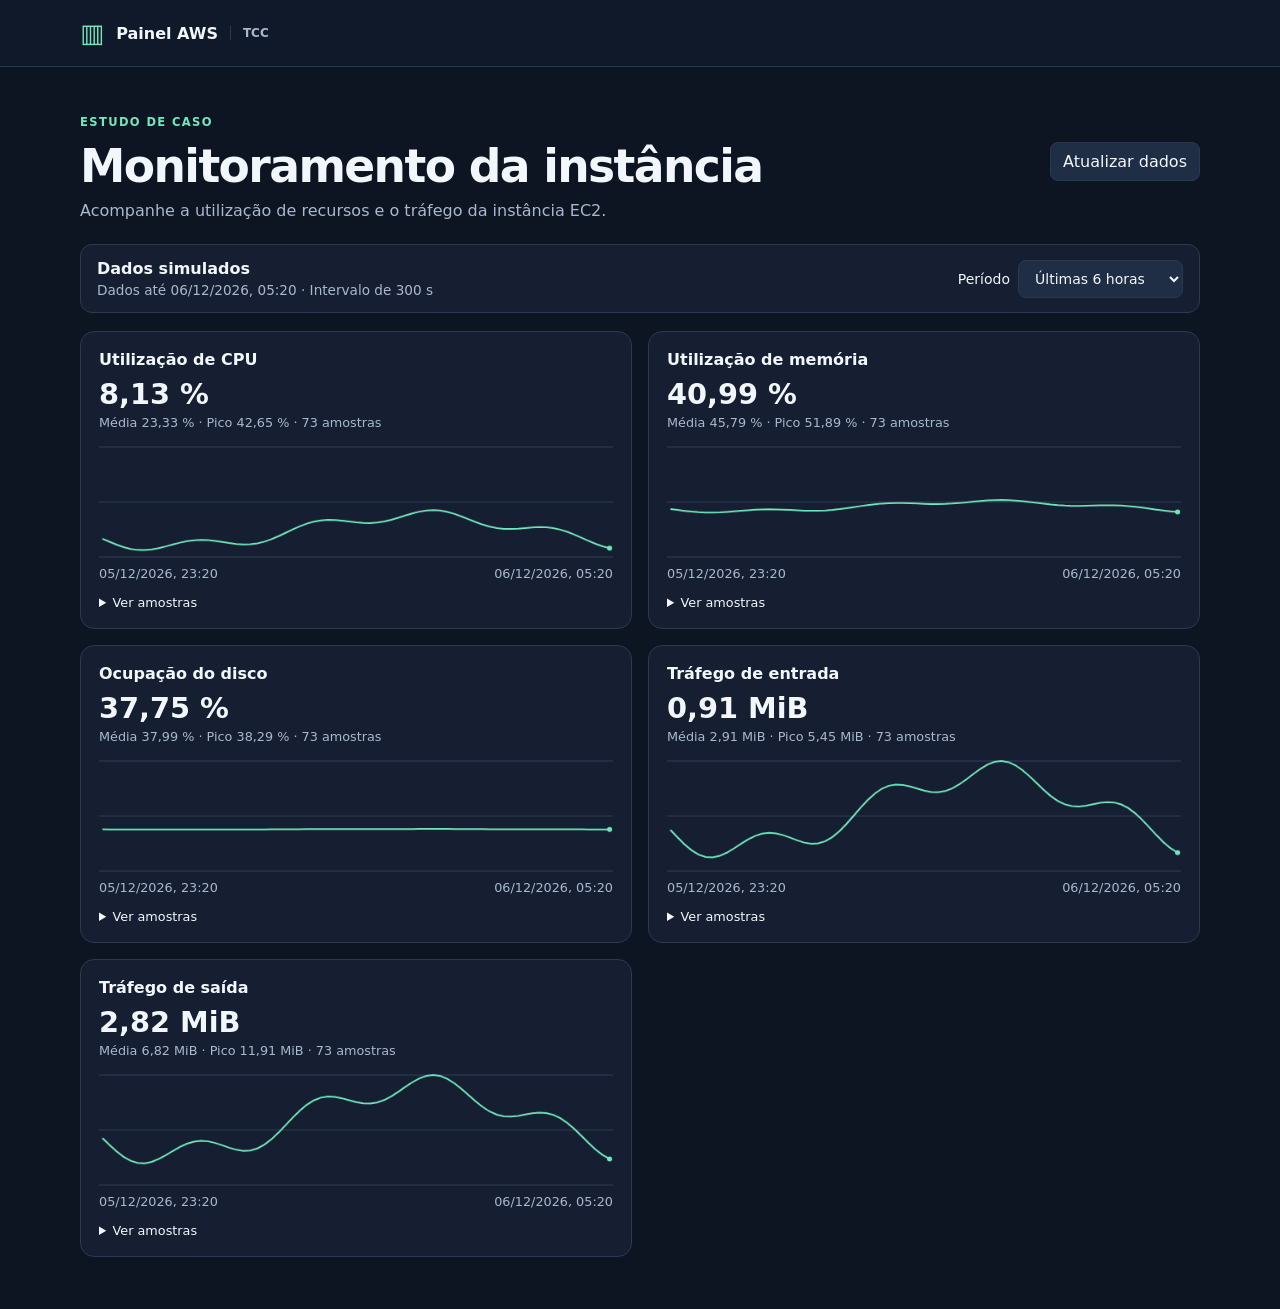
==== index.html @ 6f1304cf "Cria primeira versão do painel AWS" ====
<!doctype html>
<html lang="pt-BR">
<head>
  <meta charset="utf-8">
  <meta name="viewport" content="width=device-width, initial-scale=1">
  <title>Painel AWS | TCC</title>
  <link rel="stylesheet" href="style.css">
  <script type="module" src="app.js"></script>
</head>
<body>
  <header class="top">
    <div class="shell brand"><span class="mark" aria-hidden="true">▥</span> Painel AWS <span class="tag">TCC</span></div>
  </header>
  <main class="shell">
    <section class="intro">
      <div>
        <p class="eyebrow">ESTUDO DE CASO</p>
        <h1>Monitoramento da instância</h1>
        <p class="muted">Acompanhe a utilização de recursos e o tráfego da instância EC2.</p>
      </div>
      <button id="refresh" type="button">Atualizar dados</button>
    </section>
    <section class="toolbar" aria-label="Dados do painel">
      <div>
        <strong id="source">Carregando métricas</strong>
        <p id="status" class="muted" role="status"></p>
      </div>
      <label for="window">Período
        <select id="window">
          <option value="1">Última hora</option>
          <option value="6" selected>Últimas 6 horas</option>
          <option value="24">Últimas 24 horas</option>
        </select>
      </label>
    </section>
    <section id="metrics" class="grid" aria-label="Métricas da instância"></section>
    <noscript>Ative o JavaScript para visualizar as métricas.</noscript>
  </main>
  <template id="metric">
    <article class="card">
      <h2></h2>
      <p class="value"></p>
      <p class="summary muted"></p>
      <canvas aria-hidden="true" width="600" height="145"></canvas>
      <div class="axis muted" aria-hidden="true"><span></span><span></span></div>
      <details><summary>Ver amostras</summary>
        <table>
          <thead><tr><th scope="col">Horário</th><th scope="col">Valor</th></tr></thead>
          <tbody></tbody>
        </table>
      </details>
    </article>
  </template>
</body>
</html>
---- style.css ----
:root {
  color-scheme: dark;
  font-family: Inter, system-ui, sans-serif;
  background: #0d1422;
  color: #f2f6fd;
  --surface: #151f31;
  --border: #2b3950;
  --muted: #a8b8ce;
  --accent: #72e7be;
}
* { box-sizing: border-box; }
body { margin: 0; }
.shell { width: min(1120px, calc(100% - 36px)); margin-inline: auto; }
.top { border-bottom: 1px solid var(--border); background: #101929; }
.brand { display: flex; align-items: center; gap: 12px; min-height: 66px; font-weight: 700; }
.mark { color: var(--accent); font-size: 1.6rem; }
.tag { color: var(--muted); font-size: .75rem; padding-left: 12px; border-left: 1px solid var(--border); }
main { padding-block: 36px 52px; }
.intro, .toolbar { display: flex; justify-content: space-between; align-items: center; gap: 16px; flex-wrap: wrap; }
.eyebrow { color: var(--accent); letter-spacing: .12em; font-size: .72rem; font-weight: 700; }
h1 { margin: 8px 0; font-size: clamp(1.8rem, 4.5vw, 2.85rem); letter-spacing: -.035em; }
.muted { color: var(--muted); }
.intro .muted { margin: 0; }
.toolbar { margin-block: 24px 18px; padding: 14px 16px; background: var(--surface); border: 1px solid var(--border); border-radius: 12px; }
.toolbar p { margin: 4px 0 0; font-size: .85rem; }
button, select { border: 1px solid var(--border); border-radius: 8px; padding: 9px 12px; font: inherit; color: inherit; background: #202e45; }
button, select, summary { cursor: pointer; }
button:disabled { cursor: wait; opacity: .65; }
button:hover:not(:disabled) { border-color: var(--accent); }
label { display: flex; align-items: center; gap: 8px; font-size: .875rem; }
.grid { display: grid; grid-template-columns: repeat(2, minmax(0, 1fr)); gap: 16px; align-items: start; }
.card { background: var(--surface); border: 1px solid var(--border); border-radius: 14px; padding: 18px; min-width: 0; }
h2 { font-size: 1rem; margin: 0; }
.value { margin: 8px 0 4px; font-size: 1.8rem; font-weight: 700; font-variant-numeric: tabular-nums; }
.summary, .axis, details { font-size: .8rem; }
.summary { margin: 0 0 12px; }
canvas { display: block; width: 100%; height: 120px; }
.axis { display: flex; justify-content: space-between; gap: 8px; margin-top: 4px; }
details { margin-top: 14px; }
table { width: 100%; margin-top: 8px; border-collapse: collapse; }
th, td { text-align: left; padding: 6px 4px; border-bottom: 1px solid var(--border); }
:focus-visible { outline: 2px solid var(--accent); outline-offset: 3px; }
@media (max-width: 650px) {
  .grid { grid-template-columns: 1fr; }
  main { padding-top: 22px; }
}
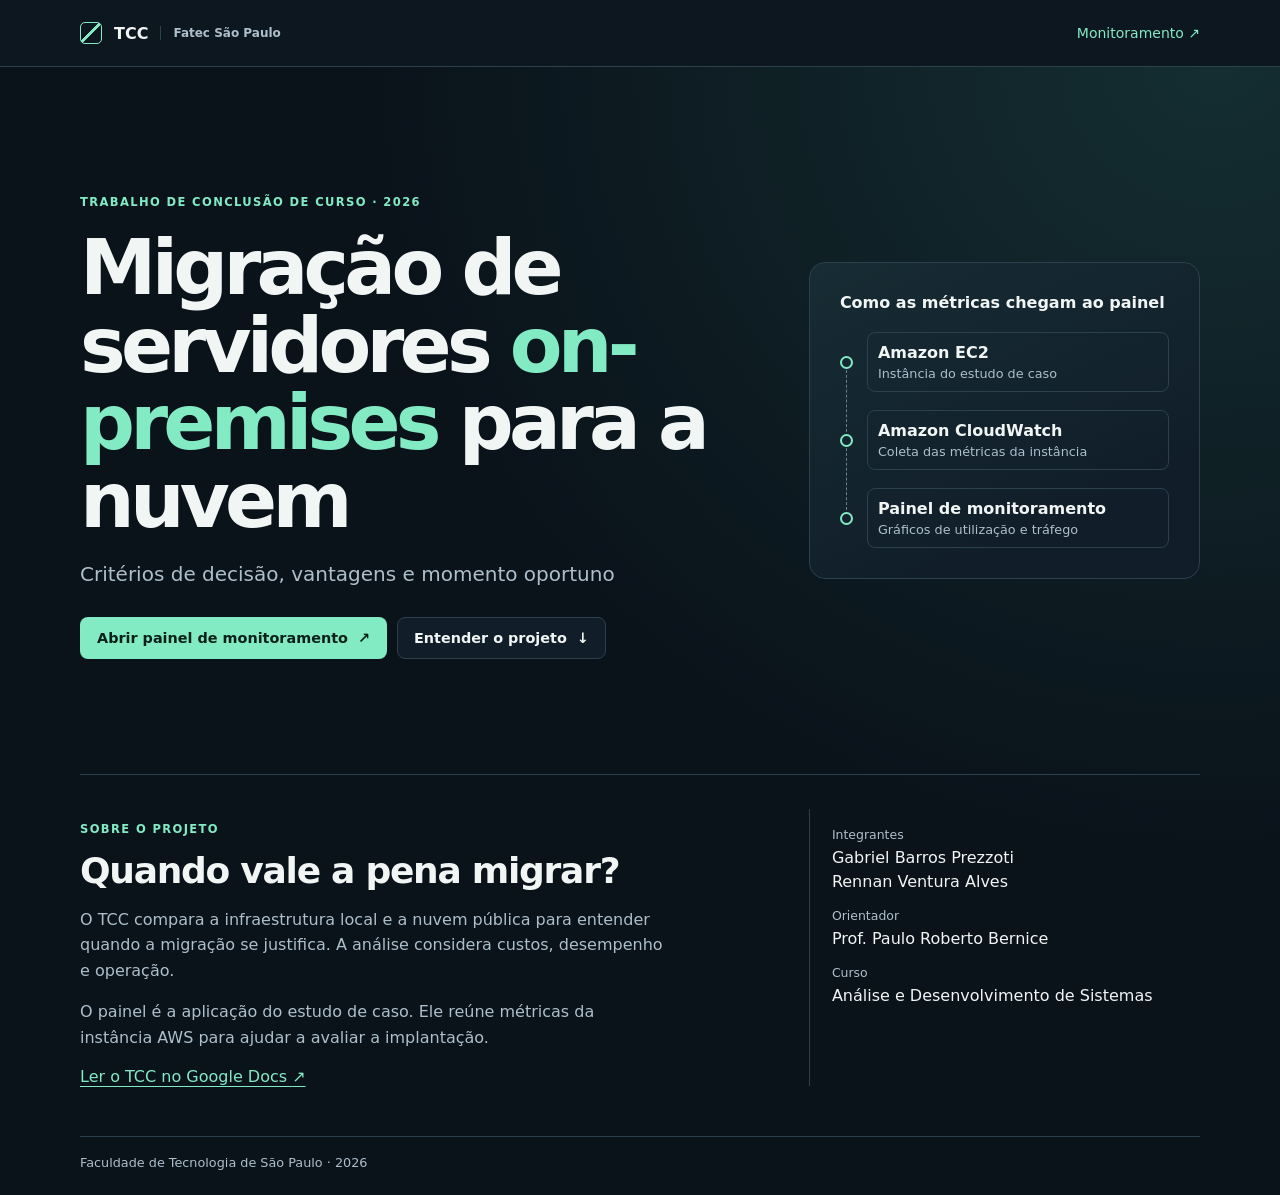
==== commit bfff9c63: "refatoranto landing page" ====
--- a/index.html
+++ b/index.html
@@ -3,53 +3,53 @@
 <head>
   <meta charset="utf-8">
   <meta name="viewport" content="width=device-width, initial-scale=1">
-  <title>Painel AWS | TCC</title>
+  <meta name="description" content="Estudo de caso da Fatec São Paulo sobre critérios de decisão na migração de servidores para a nuvem.">
+  <title>Migração para a nuvem | TCC Fatec São Paulo</title>
   <link rel="stylesheet" href="style.css">
-  <script type="module" src="app.js"></script>
 </head>
-<body>
+<body class="landing">
+  <a class="skip-link" href="#conteudo">Ir para o conteúdo</a>
   <header class="top">
-    <div class="shell brand"><span class="mark" aria-hidden="true">▥</span> Painel AWS <span class="tag">TCC</span></div>
+    <nav class="shell site-nav" aria-label="Navegação principal">
+      <a class="brand" href="./" aria-current="page"><span class="brand-icon" aria-hidden="true"></span> TCC <span class="tag">Fatec São Paulo</span></a>
+      <a class="nav-link" href="painel.html">Monitoramento <span aria-hidden="true">↗</span></a>
+    </nav>
   </header>
-  <main class="shell">
-    <section class="intro">
+  <main id="conteudo" class="shell home">
+    <section class="hero" aria-labelledby="titulo">
+      <div class="hero-copy">
+        <p class="eyebrow">Trabalho de conclusão de curso · 2026</p>
+        <h1 id="titulo">Migração de servidores <em>on-premises</em> para a nuvem</h1>
+        <p class="subtitle">Critérios de decisão, vantagens e momento oportuno</p>
+        <div class="actions">
+          <a class="action primary" href="painel.html">Abrir painel de monitoramento <span aria-hidden="true">↗</span></a>
+          <a class="action secondary" href="#sobre">Entender o projeto <span aria-hidden="true">↓</span></a>
+        </div>
+      </div>
+      <aside class="case-flow" aria-labelledby="fluxo">
+        <h2 id="fluxo">Como as métricas chegam ao painel</h2>
+        <ol>
+          <li><span class="flow-dot"></span><div><strong>Amazon EC2</strong><span>Instância do estudo de caso</span></div></li>
+          <li><span class="flow-dot"></span><div><strong>Amazon CloudWatch</strong><span>Coleta das métricas da instância</span></div></li>
+          <li><span class="flow-dot"></span><div><strong>Painel de monitoramento</strong><span>Gráficos de utilização e tráfego</span></div></li>
+        </ol>
+      </aside>
+    </section>
+    <section id="sobre" class="about" aria-labelledby="sobre-titulo">
       <div>
-        <p class="eyebrow">ESTUDO DE CASO</p>
-        <h1>Monitoramento da instância</h1>
-        <p class="muted">Acompanhe a utilização de recursos e o tráfego da instância EC2.</p>
+        <p class="eyebrow">Sobre o projeto</p>
+        <h2 id="sobre-titulo">Quando vale a pena migrar?</h2>
+        <p>O TCC compara a infraestrutura local e a nuvem pública para entender quando a migração se justifica. A análise considera custos, desempenho e operação.</p>
+        <p>O painel é a aplicação do estudo de caso. Ele reúne métricas da instância AWS para ajudar a avaliar a implantação.</p>
+        <a class="text-link" href="https://docs.google.com/document/d/1sGRUZgOIMaoTUIHKL_OSJMAL-iMtOmjonwfpcn5lpgo/edit">Ler o TCC no Google Docs <span aria-hidden="true">↗</span></a>
       </div>
-      <button id="refresh" type="button">Atualizar dados</button>
+      <dl class="credits">
+        <div><dt>Integrantes</dt><dd>Gabriel Barros Prezzoti<br>Rennan Ventura Alves</dd></div>
+        <div><dt>Orientador</dt><dd>Prof. Paulo Roberto Bernice</dd></div>
+        <div><dt>Curso</dt><dd>Análise e Desenvolvimento de Sistemas</dd></div>
+      </dl>
     </section>
-    <section class="toolbar" aria-label="Dados do painel">
-      <div>
-        <strong id="source">Carregando métricas</strong>
-        <p id="status" class="muted" role="status"></p>
-      </div>
-      <label for="window">Período
-        <select id="window">
-          <option value="1">Última hora</option>
-          <option value="6" selected>Últimas 6 horas</option>
-          <option value="24">Últimas 24 horas</option>
-        </select>
-      </label>
-    </section>
-    <section id="metrics" class="grid" aria-label="Métricas da instância"></section>
-    <noscript>Ative o JavaScript para visualizar as métricas.</noscript>
   </main>
-  <template id="metric">
-    <article class="card">
-      <h2></h2>
-      <p class="value"></p>
-      <p class="summary muted"></p>
-      <canvas aria-hidden="true" width="600" height="145"></canvas>
-      <div class="axis muted" aria-hidden="true"><span></span><span></span></div>
-      <details><summary>Ver amostras</summary>
-        <table>
-          <thead><tr><th scope="col">Horário</th><th scope="col">Valor</th></tr></thead>
-          <tbody></tbody>
-        </table>
-      </details>
-    </article>
-  </template>
+  <footer class="shell site-footer">Faculdade de Tecnologia de São Paulo · 2026</footer>
 </body>
 </html>
--- a/style.css
+++ b/style.css
@@ -44,3 +44,122 @@
   .grid { grid-template-columns: 1fr; }
   main { padding-top: 22px; }
 }
+
+/* Identidade do estudo de caso e navegação compartilhada. */
+:root {
+  background: #0a121a;
+  color: #f1f5f4;
+  --surface: #111e29;
+  --border: #2c404e;
+  --muted: #adbfcb;
+  --accent: #82ebc4;
+}
+.top { background: #0d1720; }
+.site-nav { display: flex; align-items: center; justify-content: space-between; gap: 12px; }
+.brand { text-decoration: none; color: inherit; }
+.brand-icon {
+  width: 22px;
+  height: 22px;
+  flex: none;
+  border: 1px solid var(--accent);
+  border-radius: 5px;
+  background: linear-gradient(135deg, transparent 43%, var(--accent) 44% 53%, transparent 54%);
+}
+.nav-link, .text-link { color: var(--accent); text-underline-offset: 4px; }
+.nav-link { text-decoration: none; font-size: .875rem; }
+.nav-link:hover { text-decoration: underline; }
+.skip-link {
+  position: absolute;
+  top: 8px;
+  left: 8px;
+  padding: 10px;
+  background: var(--accent);
+  color: #0a211a;
+  transform: translateY(-150%);
+}
+.skip-link:focus { transform: none; }
+.landing {
+  background: radial-gradient(ellipse at 95% 5%, #142e31 0%, transparent 50%), #0a121a;
+}
+.home { padding-block: 0; }
+.hero {
+  display: grid;
+  grid-template-columns: minmax(0, 1.7fr) minmax(250px, 1fr);
+  gap: clamp(28px, 5vw, 76px);
+  align-items: center;
+  padding-block: clamp(45px, 9vw, 116px);
+}
+.hero .eyebrow, .about .eyebrow { text-transform: uppercase; line-height: 1.5; }
+.hero h1 {
+  font-size: clamp(2.45rem, 6vw, 5.1rem);
+  line-height: 1.01;
+  letter-spacing: -.062em;
+  margin-block: 18px;
+}
+.hero h1 em { color: var(--accent); font-style: normal; }
+.subtitle { color: var(--muted); font-size: clamp(1rem, 2vw, 1.25rem); line-height: 1.5; }
+.actions { display: flex; flex-wrap: wrap; gap: 10px; margin-top: 28px; }
+.action {
+  display: inline-flex;
+  align-items: center;
+  gap: 10px;
+  padding: 12px 16px;
+  border: 1px solid var(--border);
+  border-radius: 8px;
+  font-size: .9rem;
+  font-weight: 700;
+  text-decoration: none;
+}
+.primary { background: var(--accent); color: #0a211a; border-color: transparent; }
+.primary:hover { background: #b0f7df; }
+.secondary { color: inherit; background: var(--surface); }
+.secondary:hover { border-color: var(--accent); }
+.case-flow {
+  background: linear-gradient(155deg, #172c34, var(--surface) 75%);
+  border: 1px solid var(--border);
+  border-radius: 16px;
+  padding: clamp(18px, 3vw, 30px);
+}
+.case-flow h2 { font-size: 1rem; }
+.case-flow ol { list-style: none; padding: 0; margin: 20px 0 0; }
+.case-flow li { position: relative; display: flex; align-items: center; gap: 14px; }
+.case-flow li + li { margin-top: 18px; }
+.case-flow li:not(:last-child)::after {
+  content: "";
+  position: absolute;
+  top: calc(50% + 8px);
+  left: 6px;
+  height: calc(100% + 2px);
+  border-left: 1px dashed #668383;
+}
+.flow-dot { flex: 0 0 13px; height: 13px; border: 2px solid var(--accent); border-radius: 50%; }
+.case-flow li div { border: 1px solid var(--border); border-radius: 8px; padding: 10px; flex: 1; }
+.case-flow li div span { display: block; color: var(--muted); font-size: .8rem; margin-top: 4px; }
+.about {
+  display: grid;
+  grid-template-columns: minmax(0, 1.7fr) minmax(240px, 1fr);
+  gap: clamp(22px, 5vw, 76px);
+  border-top: 1px solid var(--border);
+  padding-block: 34px 50px;
+}
+.about h2 { font-size: clamp(1.65rem, 3vw, 2.25rem); letter-spacing: -.035em; }
+.about p:not(.eyebrow) { color: var(--muted); line-height: 1.6; max-width: 58ch; }
+.credits { margin: 0; padding: 18px 22px; border-left: 1px solid var(--border); }
+.credits div + div { margin-top: 14px; }
+.credits dt { color: var(--muted); font-size: .78rem; }
+.credits dd { margin: 4px 0 0; line-height: 1.5; }
+.site-footer { padding-block: 18px 25px; border-top: 1px solid var(--border); color: var(--muted); font-size: .8rem; }
+.dashboard .toolbar { border-left: 3px solid var(--accent); }
+.dashboard .card { padding: clamp(16px, 2.4vw, 25px); }
+.dashboard .card h2 { color: var(--muted); }
+.dashboard .value { font-size: clamp(1.75rem, 4vw, 2.45rem); }
+@media (max-width: 760px) {
+  .hero, .about { grid-template-columns: 1fr; }
+  .credits { padding-block: 0; }
+}
+@media (max-width: 390px) {
+  .tag { padding-left: 7px; }
+  .brand { gap: 6px; }
+  .nav-link { font-size: .8rem; }
+}
+
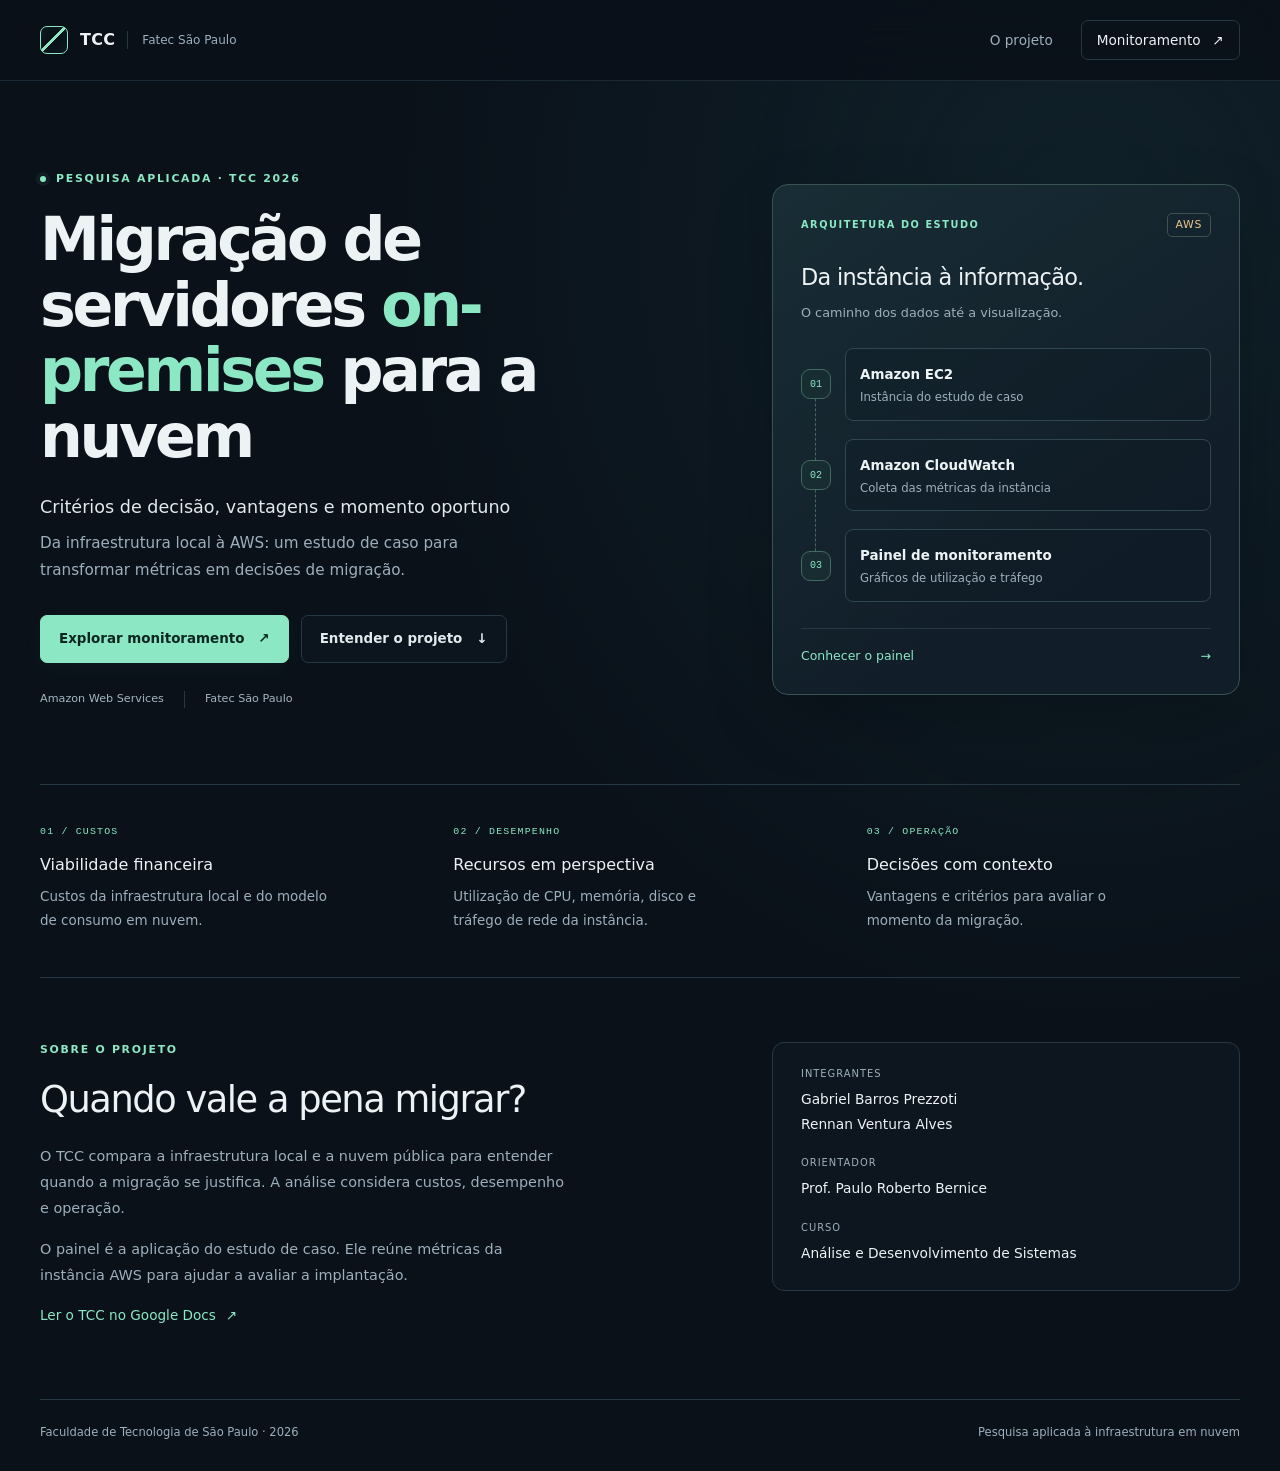
==== commit cafab616: "ajusta troca de pagina" ====
--- a/index.html
+++ b/index.html
@@ -6,34 +6,45 @@
   <meta name="description" content="Estudo de caso da Fatec São Paulo sobre critérios de decisão na migração de servidores para a nuvem.">
   <title>Migração para a nuvem | TCC Fatec São Paulo</title>
   <link rel="stylesheet" href="style.css">
+  <script type="module" src="ui.js"></script>
 </head>
 <body class="landing">
   <a class="skip-link" href="#conteudo">Ir para o conteúdo</a>
   <header class="top">
     <nav class="shell site-nav" aria-label="Navegação principal">
       <a class="brand" href="./" aria-current="page"><span class="brand-icon" aria-hidden="true"></span> TCC <span class="tag">Fatec São Paulo</span></a>
-      <a class="nav-link" href="painel.html">Monitoramento <span aria-hidden="true">↗</span></a>
+      <div class="nav-links"><a class="nav-link about-link" href="#sobre">O projeto</a><a class="nav-link nav-cta" href="painel.html">Monitoramento <span aria-hidden="true">↗</span></a></div>
     </nav>
   </header>
   <main id="conteudo" class="shell home">
     <section class="hero" aria-labelledby="titulo">
       <div class="hero-copy">
-        <p class="eyebrow">Trabalho de conclusão de curso · 2026</p>
+        <p class="eyebrow"><span class="status-dot" aria-hidden="true"></span> Pesquisa aplicada · TCC 2026</p>
         <h1 id="titulo">Migração de servidores <em>on-premises</em> para a nuvem</h1>
         <p class="subtitle">Critérios de decisão, vantagens e momento oportuno</p>
+        <p class="hero-description">Da infraestrutura local à AWS: um estudo de caso para transformar métricas em decisões de migração.</p>
         <div class="actions">
-          <a class="action primary" href="painel.html">Abrir painel de monitoramento <span aria-hidden="true">↗</span></a>
+          <a class="action primary" href="painel.html">Explorar monitoramento <span aria-hidden="true">↗</span></a>
           <a class="action secondary" href="#sobre">Entender o projeto <span aria-hidden="true">↓</span></a>
         </div>
+        <div class="hero-meta"><span>Amazon Web Services</span><span>Fatec São Paulo</span></div>
       </div>
       <aside class="case-flow" aria-labelledby="fluxo">
-        <h2 id="fluxo">Como as métricas chegam ao painel</h2>
+        <div class="flow-heading"><p class="eyebrow">Arquitetura do estudo</p><span class="flow-label">AWS</span></div>
+        <h2 id="fluxo">Da instância à informação.</h2>
+        <p class="flow-description">O caminho dos dados até a visualização.</p>
         <ol>
-          <li><span class="flow-dot"></span><div><strong>Amazon EC2</strong><span>Instância do estudo de caso</span></div></li>
-          <li><span class="flow-dot"></span><div><strong>Amazon CloudWatch</strong><span>Coleta das métricas da instância</span></div></li>
-          <li><span class="flow-dot"></span><div><strong>Painel de monitoramento</strong><span>Gráficos de utilização e tráfego</span></div></li>
+          <li><span class="flow-dot">01</span><div><strong>Amazon EC2</strong><span>Instância do estudo de caso</span></div></li>
+          <li><span class="flow-dot">02</span><div><strong>Amazon CloudWatch</strong><span>Coleta das métricas da instância</span></div></li>
+          <li><span class="flow-dot">03</span><div><strong>Painel de monitoramento</strong><span>Gráficos de utilização e tráfego</span></div></li>
         </ol>
+        <a class="flow-bottom" href="painel.html">Conhecer o painel <span aria-hidden="true">→</span></a>
       </aside>
+    </section>
+    <section class="pillars" aria-label="Dimensões da análise">
+      <article><span class="pillar-number">01 / CUSTOS</span><h2>Viabilidade financeira</h2><p>Custos da infraestrutura local e do modelo de consumo em nuvem.</p></article>
+      <article><span class="pillar-number">02 / DESEMPENHO</span><h2>Recursos em perspectiva</h2><p>Utilização de CPU, memória, disco e tráfego de rede da instância.</p></article>
+      <article><span class="pillar-number">03 / OPERAÇÃO</span><h2>Decisões com contexto</h2><p>Vantagens e critérios para avaliar o momento da migração.</p></article>
     </section>
     <section id="sobre" class="about" aria-labelledby="sobre-titulo">
       <div>
@@ -50,6 +61,6 @@
       </dl>
     </section>
   </main>
-  <footer class="shell site-footer">Faculdade de Tecnologia de São Paulo · 2026</footer>
+  <footer class="shell site-footer"><span>Faculdade de Tecnologia de São Paulo · 2026</span><span>Pesquisa aplicada à infraestrutura em nuvem</span></footer>
 </body>
 </html>
--- a/style.css
+++ b/style.css
@@ -1,165 +1,142 @@
-:root {
+﻿:root {
   color-scheme: dark;
-  font-family: Inter, system-ui, sans-serif;
-  background: #0d1422;
-  color: #f2f6fd;
-  --surface: #151f31;
-  --border: #2b3950;
-  --muted: #a8b8ce;
-  --accent: #72e7be;
+  font-family: "Segoe UI", Inter, system-ui, sans-serif;
+  background: #0a1119;
+  color: #edf3f5;
+  --surface: #111d28;
+  --border: #263844;
+  --muted: #9eafbc;
+  --accent: #8ce8c4;
+  --ease: cubic-bezier(.22, 1, .36, 1);
 }
 * { box-sizing: border-box; }
-body { margin: 0; }
-.shell { width: min(1120px, calc(100% - 36px)); margin-inline: auto; }
-.top { border-bottom: 1px solid var(--border); background: #101929; }
-.brand { display: flex; align-items: center; gap: 12px; min-height: 66px; font-weight: 700; }
-.mark { color: var(--accent); font-size: 1.6rem; }
-.tag { color: var(--muted); font-size: .75rem; padding-left: 12px; border-left: 1px solid var(--border); }
-main { padding-block: 36px 52px; }
-.intro, .toolbar { display: flex; justify-content: space-between; align-items: center; gap: 16px; flex-wrap: wrap; }
-.eyebrow { color: var(--accent); letter-spacing: .12em; font-size: .72rem; font-weight: 700; }
-h1 { margin: 8px 0; font-size: clamp(1.8rem, 4.5vw, 2.85rem); letter-spacing: -.035em; }
-.muted { color: var(--muted); }
-.intro .muted { margin: 0; }
-.toolbar { margin-block: 24px 18px; padding: 14px 16px; background: var(--surface); border: 1px solid var(--border); border-radius: 12px; }
-.toolbar p { margin: 4px 0 0; font-size: .85rem; }
-button, select { border: 1px solid var(--border); border-radius: 8px; padding: 9px 12px; font: inherit; color: inherit; background: #202e45; }
-button, select, summary { cursor: pointer; }
-button:disabled { cursor: wait; opacity: .65; }
-button:hover:not(:disabled) { border-color: var(--accent); }
-label { display: flex; align-items: center; gap: 8px; font-size: .875rem; }
-.grid { display: grid; grid-template-columns: repeat(2, minmax(0, 1fr)); gap: 16px; align-items: start; }
-.card { background: var(--surface); border: 1px solid var(--border); border-radius: 14px; padding: 18px; min-width: 0; }
-h2 { font-size: 1rem; margin: 0; }
-.value { margin: 8px 0 4px; font-size: 1.8rem; font-weight: 700; font-variant-numeric: tabular-nums; }
-.summary, .axis, details { font-size: .8rem; }
-.summary { margin: 0 0 12px; }
-canvas { display: block; width: 100%; height: 120px; }
-.axis { display: flex; justify-content: space-between; gap: 8px; margin-top: 4px; }
-details { margin-top: 14px; }
-table { width: 100%; margin-top: 8px; border-collapse: collapse; }
-th, td { text-align: left; padding: 6px 4px; border-bottom: 1px solid var(--border); }
-:focus-visible { outline: 2px solid var(--accent); outline-offset: 3px; }
-@media (max-width: 650px) {
-  .grid { grid-template-columns: 1fr; }
-  main { padding-top: 22px; }
-}
-
-/* Identidade do estudo de caso e navegação compartilhada. */
-:root {
-  background: #0a121a;
-  color: #f1f5f4;
-  --surface: #111e29;
-  --border: #2c404e;
-  --muted: #adbfcb;
-  --accent: #82ebc4;
-}
-.top { background: #0d1720; }
-.site-nav { display: flex; align-items: center; justify-content: space-between; gap: 12px; }
-.brand { text-decoration: none; color: inherit; }
-.brand-icon {
-  width: 22px;
-  height: 22px;
-  flex: none;
-  border: 1px solid var(--accent);
-  border-radius: 5px;
-  background: linear-gradient(135deg, transparent 43%, var(--accent) 44% 53%, transparent 54%);
-}
-.nav-link, .text-link { color: var(--accent); text-underline-offset: 4px; }
-.nav-link { text-decoration: none; font-size: .875rem; }
-.nav-link:hover { text-decoration: underline; }
-.skip-link {
-  position: absolute;
-  top: 8px;
-  left: 8px;
-  padding: 10px;
-  background: var(--accent);
-  color: #0a211a;
-  transform: translateY(-150%);
-}
+html { scroll-behavior: smooth; scroll-padding-top: 100px; }
+body { margin: 0; line-height: 1.5; }
+a { color: inherit; }
+button, select { font: inherit; }
+button, a, select, summary { -webkit-tap-highlight-color: transparent; }
+::selection { background: #8ce8c4; color: #0a211a; }
+.shell { width: min(1200px, calc(100% - 80px)); margin-inline: auto; }
+.top { position: sticky; top: 0; z-index: 10; background: #0a1119ed; border-bottom: 1px solid #263844a6; backdrop-filter: blur(18px); }
+.site-nav { min-height: 80px; display: flex; align-items: center; justify-content: space-between; gap: 20px; }
+.brand { display: inline-flex; align-items: center; gap: 12px; font-weight: 700; text-decoration: none; letter-spacing: .02em; }
+.brand-icon { width: 28px; height: 28px; flex: none; border: 1px solid var(--accent); border-radius: 7px; background: linear-gradient(135deg, transparent 43%, var(--accent) 44% 50%, transparent 51%); box-shadow: inset 0 0 14px #8ce8c410; }
+.tag { padding-left: 14px; border-left: 1px solid var(--border); color: var(--muted); font-size: .75rem; font-weight: 400; letter-spacing: 0; }
+.nav-links { display: flex; align-items: center; gap: 28px; }
+.nav-link { display: inline-flex; align-items: center; gap: 12px; text-decoration: none; font-size: .85rem; color: var(--muted); }
+.nav-link:hover { color: var(--accent); }
+.nav-cta { border: 1px solid var(--border); padding: 9px 15px; border-radius: 7px; color: #edf3f5; }
+.nav-cta:hover { background: var(--surface); border-color: #8ce8c47a; }
+.skip-link { position: fixed; top: 10px; left: 10px; z-index: 20; padding: 12px; background: var(--accent); color: #0a211a; transform: translateY(-160%); }
 .skip-link:focus { transform: none; }
-.landing {
-  background: radial-gradient(ellipse at 95% 5%, #142e31 0%, transparent 50%), #0a121a;
-}
+:focus-visible { outline: 2px solid var(--accent); outline-offset: 5px; }
+.landing { background: radial-gradient(ellipse at 85% 16%, #15303985, transparent 45%), #0a1119; }
 .home { padding-block: 0; }
-.hero {
-  display: grid;
-  grid-template-columns: minmax(0, 1.7fr) minmax(250px, 1fr);
-  gap: clamp(28px, 5vw, 76px);
-  align-items: center;
-  padding-block: clamp(45px, 9vw, 116px);
-}
-.hero .eyebrow, .about .eyebrow { text-transform: uppercase; line-height: 1.5; }
-.hero h1 {
-  font-size: clamp(2.45rem, 6vw, 5.1rem);
-  line-height: 1.01;
-  letter-spacing: -.062em;
-  margin-block: 18px;
-}
+.hero { display: grid; grid-template-columns: minmax(0, 1.4fr) minmax(0, 1fr); align-items: center; gap: clamp(36px, 6vw, 90px); padding-block: 90px 76px; }
+.eyebrow { display: flex; align-items: center; gap: 10px; color: var(--accent); font-size: .68rem; font-weight: 600; letter-spacing: .16em; text-transform: uppercase; margin: 0 0 20px; }
+.status-dot { display: inline-block; width: 6px; height: 6px; flex: none; border-radius: 50%; background: var(--accent); box-shadow: 0 0 0 4px #8ce8c410; }
+h1, h2, p { overflow-wrap: break-word; }
+h1 { margin: 12px 0; font-size: clamp(1.9rem, 4vw, 3rem); font-weight: 600; line-height: 1.15; letter-spacing: -.045em; }
+.hero h1 { font-size: clamp(2.8rem, 4.7vw, 4.25rem); line-height: 1.09; letter-spacing: -.055em; margin-block: 0 24px; max-width: 12ch; }
 .hero h1 em { color: var(--accent); font-style: normal; }
-.subtitle { color: var(--muted); font-size: clamp(1rem, 2vw, 1.25rem); line-height: 1.5; }
-.actions { display: flex; flex-wrap: wrap; gap: 10px; margin-top: 28px; }
-.action {
-  display: inline-flex;
-  align-items: center;
-  gap: 10px;
-  padding: 12px 16px;
-  border: 1px solid var(--border);
-  border-radius: 8px;
-  font-size: .9rem;
-  font-weight: 700;
-  text-decoration: none;
-}
-.primary { background: var(--accent); color: #0a211a; border-color: transparent; }
-.primary:hover { background: #b0f7df; }
-.secondary { color: inherit; background: var(--surface); }
-.secondary:hover { border-color: var(--accent); }
-.case-flow {
-  background: linear-gradient(155deg, #172c34, var(--surface) 75%);
-  border: 1px solid var(--border);
-  border-radius: 16px;
-  padding: clamp(18px, 3vw, 30px);
-}
-.case-flow h2 { font-size: 1rem; }
-.case-flow ol { list-style: none; padding: 0; margin: 20px 0 0; }
+.subtitle { font-size: 1.1rem; color: #e1e9ed; margin: 0 0 10px; }
+.hero-description { max-width: 46ch; color: var(--muted); font-size: .95rem; line-height: 1.8; margin: 0; }
+.actions { display: flex; flex-wrap: wrap; gap: 12px; margin-top: 30px; }
+.action { display: inline-flex; justify-content: center; align-items: center; gap: 14px; padding: 13px 18px; border: 1px solid var(--border); border-radius: 7px; font-size: .84rem; font-weight: 600; text-decoration: none; cursor: pointer; }
+.primary { background: var(--accent); color: #0b2720; border-color: var(--accent); box-shadow: 0 4px 20px #8ce8c40b; }
+.primary:hover { background: #b0f5da; border-color: #b0f5da; box-shadow: 0 8px 28px #8ce8c41c; transform: translateY(-2px); }
+.secondary { color: #e1e9ed; background: #111d2860; }
+.secondary:hover { border-color: #8ce8c47a; background: #1a2c36; transform: translateY(-2px); }
+.action:active { transform: translateY(0) scale(.98); }
+.action span[aria-hidden], .nav-link span, .text-link span, .flow-bottom span { transition: transform 240ms var(--ease); }
+a:hover > span[aria-hidden] { transform: translate(2px, -2px); }
+.hero-meta { display: flex; flex-wrap: wrap; gap: 20px; margin-top: 28px; color: #a5b6c1; font-size: .7rem; }
+.hero-meta span + span { padding-left: 20px; border-left: 1px solid var(--border); }
+.case-flow { position: relative; padding: 28px; border: 1px solid #395252; border-radius: 16px; background: linear-gradient(145deg, #182d35, #111d28 75%); box-shadow: 0 24px 65px #0003; }
+.flow-heading { display: flex; align-items: center; justify-content: space-between; gap: 10px; margin-bottom: 24px; }
+.flow-heading .eyebrow { margin: 0; font-size: .61rem; }
+.flow-label { font-size: .68rem; letter-spacing: .06em; border: 1px solid #41514b; border-radius: 5px; padding: 3px 8px; color: #e9c78c; }
+.case-flow h2 { font-weight: 500; font-size: 1.4rem; letter-spacing: -.03em; margin: 0; }
+.flow-description { font-size: .8rem; color: var(--muted); margin: 8px 0 26px; }
+.case-flow ol { padding: 0; margin: 0; list-style: none; }
 .case-flow li { position: relative; display: flex; align-items: center; gap: 14px; }
 .case-flow li + li { margin-top: 18px; }
-.case-flow li:not(:last-child)::after {
-  content: "";
-  position: absolute;
-  top: calc(50% + 8px);
-  left: 6px;
-  height: calc(100% + 2px);
-  border-left: 1px dashed #668383;
+.flow-dot { display: grid; place-items: center; z-index: 1; width: 30px; height: 30px; flex: none; background: #172d32; border: 1px solid #44695e; border-radius: 9px; color: var(--accent); font: 10px ui-monospace, monospace; }
+.case-flow li:not(:last-child)::after { content: ""; position: absolute; left: 14px; top: 50%; height: calc(100% + 18px); border-left: 1px dashed #44695e; }
+.case-flow li div { flex: 1; border: 1px solid #304650; border-radius: 8px; padding: 13px 14px; background: #0b17214d; }
+.case-flow li strong { font-size: .84rem; font-weight: 600; }
+.case-flow li div span { display: block; margin-top: 3px; color: var(--muted); font-size: .73rem; }
+.case-flow li:hover div { background: #203940; border-color: #568875; transform: translateX(3px); }
+.flow-bottom { display: flex; align-items: center; justify-content: space-between; border-top: 1px solid var(--border); padding-top: 18px; margin-top: 26px; color: var(--accent); text-decoration: none; font-size: .78rem; }
+.pillars { display: grid; grid-template-columns: repeat(3, 1fr); padding-block: 32px 44px; border-top: 1px solid var(--border); gap: 40px; }
+.pillar-number { font: .62rem ui-monospace, monospace; letter-spacing: .12em; color: var(--accent); }
+.pillars h2 { font-size: 1rem; font-weight: 500; margin: 12px 0 8px; }
+.pillars p { color: var(--muted); font-size: .84rem; line-height: 1.8; margin: 0; max-width: 34ch; }
+.about { display: grid; grid-template-columns: minmax(0, 1.4fr) minmax(0, 1fr); gap: clamp(36px, 6vw, 90px); border-top: 1px solid var(--border); padding-block: 64px 72px; }
+.about h2 { font-size: clamp(1.6rem, 3vw, 2.3rem); font-weight: 500; line-height: 1.2; letter-spacing: -.04em; margin: 0 0 22px; }
+.about p:not(.eyebrow) { color: var(--muted); line-height: 1.8; max-width: 58ch; font-size: .9rem; }
+.text-link { display: inline-flex; align-items: center; gap: 10px; color: var(--accent); text-decoration: none; font-size: .85rem; }
+.text-link:hover { text-decoration: underline; text-underline-offset: 5px; }
+.credits { padding: 24px 28px; border: 1px solid var(--border); border-radius: 12px; background: #111d2870; margin: 0; align-self: start; }
+.credits div + div { margin-top: 20px; }
+.credits dt { color: var(--muted); text-transform: uppercase; letter-spacing: .1em; font-size: .62rem; }
+.credits dd { margin: 5px 0 0; line-height: 1.8; font-size: .86rem; }
+.site-footer { display: flex; justify-content: space-between; flex-wrap: wrap; gap: 12px; padding-block: 24px 30px; border-top: 1px solid var(--border); color: var(--muted); font-size: .72rem; }
+.site-footer .text-link { font-size: inherit; }
+main { padding-block: 48px 64px; }
+.intro, .toolbar { display: flex; justify-content: space-between; align-items: center; gap: 22px; flex-wrap: wrap; }
+.intro .eyebrow { margin-bottom: 14px; }
+.muted { color: var(--muted); }
+.intro .muted { font-size: .9rem; margin: 14px 0 0; }
+.toolbar { margin-block: 32px 14px; padding: 20px 24px; background: var(--surface); border: 1px solid var(--border); border-radius: 10px; }
+.source-label { display: flex; align-items: center; gap: 12px; font-size: .85rem; font-weight: 500; }
+.toolbar p { font-size: .75rem; margin: 7px 0 0 18px; }
+.toolbar[data-state="demo"] .status-dot { background: #e9c78c; box-shadow: 0 0 0 4px #e9c78c10; }
+.toolbar[data-state="error"] .status-dot { background: #f0a99e; box-shadow: 0 0 0 4px #f0a99e10; }
+.data-note { color: var(--muted); font-size: .75rem; margin: 0 0 24px; }
+.data-note.is-demo { color: #e9c78c; }
+label { display: flex; align-items: center; gap: 12px; font-size: .78rem; color: var(--muted); }
+select { border: 1px solid #39505d; border-radius: 6px; padding: 10px 32px 10px 12px; background: #182733; color: #edf3f5; cursor: pointer; max-width: 100%; }
+select:hover { border-color: var(--accent); }
+button:disabled { cursor: wait; opacity: .65; transform: none; }
+.refresh-icon { display: inline-block; font-size: 1.2rem; line-height: 1; }
+button:disabled .refresh-icon { animation: spin 1s linear infinite; }
+.grid { display: grid; grid-template-columns: repeat(6, minmax(0, 1fr)); gap: 18px; align-items: start; transition: opacity 180ms; }
+.grid[aria-busy="true"] { opacity: .5; }
+.card { grid-column: span 2; padding: 24px; border: 1px solid var(--border); border-radius: 12px; background: linear-gradient(140deg, #14222d, #101b25); min-width: 0; animation: enter 450ms var(--ease) both; animation-delay: var(--delay, 0ms); }
+.card:nth-child(n+4) { grid-column: span 3; }
+.card:hover { border-color: #456255; box-shadow: 0 10px 32px #0002; }
+.card-heading { display: flex; align-items: center; justify-content: space-between; gap: 10px; }
+.card h2 { font-size: .78rem; color: var(--muted); margin: 0; font-weight: 500; }
+.metric-index { color: var(--accent); background: #8ce8c40b; border: 1px solid #8ce8c422; border-radius: 6px; padding: 4px 7px; font: .63rem ui-monospace, monospace; }
+.value { margin: 16px 0 6px; font-size: clamp(1.8rem, 3vw, 2.5rem); letter-spacing: -.045em; font-weight: 500; font-variant-numeric: tabular-nums; }
+.summary { font-size: .69rem; margin: 0 0 24px; min-height: 2.8em; }
+canvas { display: block; width: 100%; height: 135px; }
+.axis { display: flex; justify-content: space-between; gap: 8px; margin-top: 10px; font-size: .6rem; font-variant-numeric: tabular-nums; }
+details { margin-top: 22px; font-size: .75rem; border-top: 1px solid var(--border); }
+summary { cursor: pointer; padding-block: 14px 0; color: var(--muted); }
+summary:hover, details[open] summary { color: var(--accent); }
+.table-scroll { max-height: 270px; overflow: auto; margin-top: 14px; border: 1px solid var(--border); border-radius: 6px; }
+table { width: 100%; border-collapse: collapse; font-size: .72rem; font-variant-numeric: tabular-nums; }
+th, td { text-align: left; padding: 9px 12px; border-bottom: 1px solid var(--border); }
+th { position: sticky; top: 0; background: #1a2a36; font-weight: 500; color: var(--muted); }
+td:last-child, th:last-child { text-align: right; }
+tbody tr:hover { background: #8ce8c408; }
+.empty-chart { display: grid; place-items: center; min-height: 159px; border: 1px dashed var(--border); border-radius: 6px; color: var(--muted); font-size: .75rem; text-align: center; padding: 18px; }
+.reveal { opacity: 0; transform: translateY(18px); transition: opacity 650ms var(--ease), transform 650ms var(--ease); }
+.reveal.is-visible { opacity: 1; transform: none; }
+.hero-copy, .case-flow { animation: enter 750ms var(--ease) both; }
+.case-flow { animation-delay: 100ms; }
+a, button, select, .card, .case-flow li div { transition: color 200ms, background-color 200ms, border-color 200ms, box-shadow 250ms, transform 250ms var(--ease); }
+@keyframes enter { from { opacity: 0; transform: translateY(14px); } to { opacity: 1; transform: translateY(0); } }
+@keyframes spin { to { transform: rotate(360deg); } }
+@supports (view-transition-name: root) { @view-transition { navigation: auto; } ::view-transition-old(root) { animation: 160ms ease-out both page-out; } ::view-transition-new(root) { animation: 240ms ease-out both enter; } }
+@keyframes page-out { to { opacity: 0; } }
+@supports (interpolate-size: allow-keywords) {
+  details::details-content { interpolate-size: allow-keywords; block-size: 0; opacity: 0; overflow: clip; transition: block-size 300ms var(--ease), opacity 200ms, content-visibility 300ms allow-discrete; }
+  details[open]::details-content { block-size: auto; opacity: 1; }
 }
-.flow-dot { flex: 0 0 13px; height: 13px; border: 2px solid var(--accent); border-radius: 50%; }
-.case-flow li div { border: 1px solid var(--border); border-radius: 8px; padding: 10px; flex: 1; }
-.case-flow li div span { display: block; color: var(--muted); font-size: .8rem; margin-top: 4px; }
-.about {
-  display: grid;
-  grid-template-columns: minmax(0, 1.7fr) minmax(240px, 1fr);
-  gap: clamp(22px, 5vw, 76px);
-  border-top: 1px solid var(--border);
-  padding-block: 34px 50px;
-}
-.about h2 { font-size: clamp(1.65rem, 3vw, 2.25rem); letter-spacing: -.035em; }
-.about p:not(.eyebrow) { color: var(--muted); line-height: 1.6; max-width: 58ch; }
-.credits { margin: 0; padding: 18px 22px; border-left: 1px solid var(--border); }
-.credits div + div { margin-top: 14px; }
-.credits dt { color: var(--muted); font-size: .78rem; }
-.credits dd { margin: 4px 0 0; line-height: 1.5; }
-.site-footer { padding-block: 18px 25px; border-top: 1px solid var(--border); color: var(--muted); font-size: .8rem; }
-.dashboard .toolbar { border-left: 3px solid var(--accent); }
-.dashboard .card { padding: clamp(16px, 2.4vw, 25px); }
-.dashboard .card h2 { color: var(--muted); }
-.dashboard .value { font-size: clamp(1.75rem, 4vw, 2.45rem); }
-@media (max-width: 760px) {
-  .hero, .about { grid-template-columns: 1fr; }
-  .credits { padding-block: 0; }
-}
-@media (max-width: 390px) {
-  .tag { padding-left: 7px; }
-  .brand { gap: 6px; }
-  .nav-link { font-size: .8rem; }
-}
-
+@media (max-width: 1000px) { .shell { width: calc(100% - 48px); } .hero { gap: 36px; padding-block: 64px; } .case-flow { padding: 22px; } .card { grid-column: span 3; } .hero h1 { font-size: clamp(2.7rem, 5.5vw, 3.6rem); } }
+@media (max-width: 760px) { .hero, .about { grid-template-columns: 1fr; gap: 36px; } .hero h1 { max-width: 17ch; } .hero { padding-block: 48px; } .case-flow { max-width: 560px; width: 100%; } .pillars { gap: 24px; } .about { padding-block: 44px; } .site-nav { min-height: 70px; } .about-link { display: none; } .intro .action { margin-top: 4px; } }
+@media (max-width: 560px) { .shell { width: calc(100% - 36px); } .tag { font-size: .64rem; padding-left: 10px; } .brand { gap: 8px; } .brand-icon { width: 23px; height: 23px; } .nav-link { font-size: .72rem; gap: 6px; } .nav-cta { padding: 8px 10px; } .hero h1 { font-size: clamp(2.55rem, 9vw, 3.4rem); } .subtitle { font-size: 1rem; } .actions { flex-direction: column; align-items: stretch; } .action { min-height: 46px; } .pillars { grid-template-columns: 1fr; padding-block: 28px; gap: 26px; } .pillars p { max-width: none; } .grid { grid-template-columns: minmax(0, 1fr); } .card, .card:nth-child(n+4) { grid-column: auto; padding: 22px; } main { padding-block: 32px 44px; } .toolbar { padding: 18px; gap: 18px; } .toolbar label { width: 100%; justify-content: space-between; } .toolbar p { margin-left: 0; } .credits { padding: 22px; } .hero-meta { font-size: .66rem; gap: 14px; } .hero-meta span + span { padding-left: 14px; } }
+@media (prefers-reduced-motion: reduce) { html { scroll-behavior: auto; } *, *::before, *::after { animation: none !important; transition: none !important; } .reveal { opacity: 1; transform: none; } ::view-transition-old(root), ::view-transition-new(root) { animation: none !important; } }
